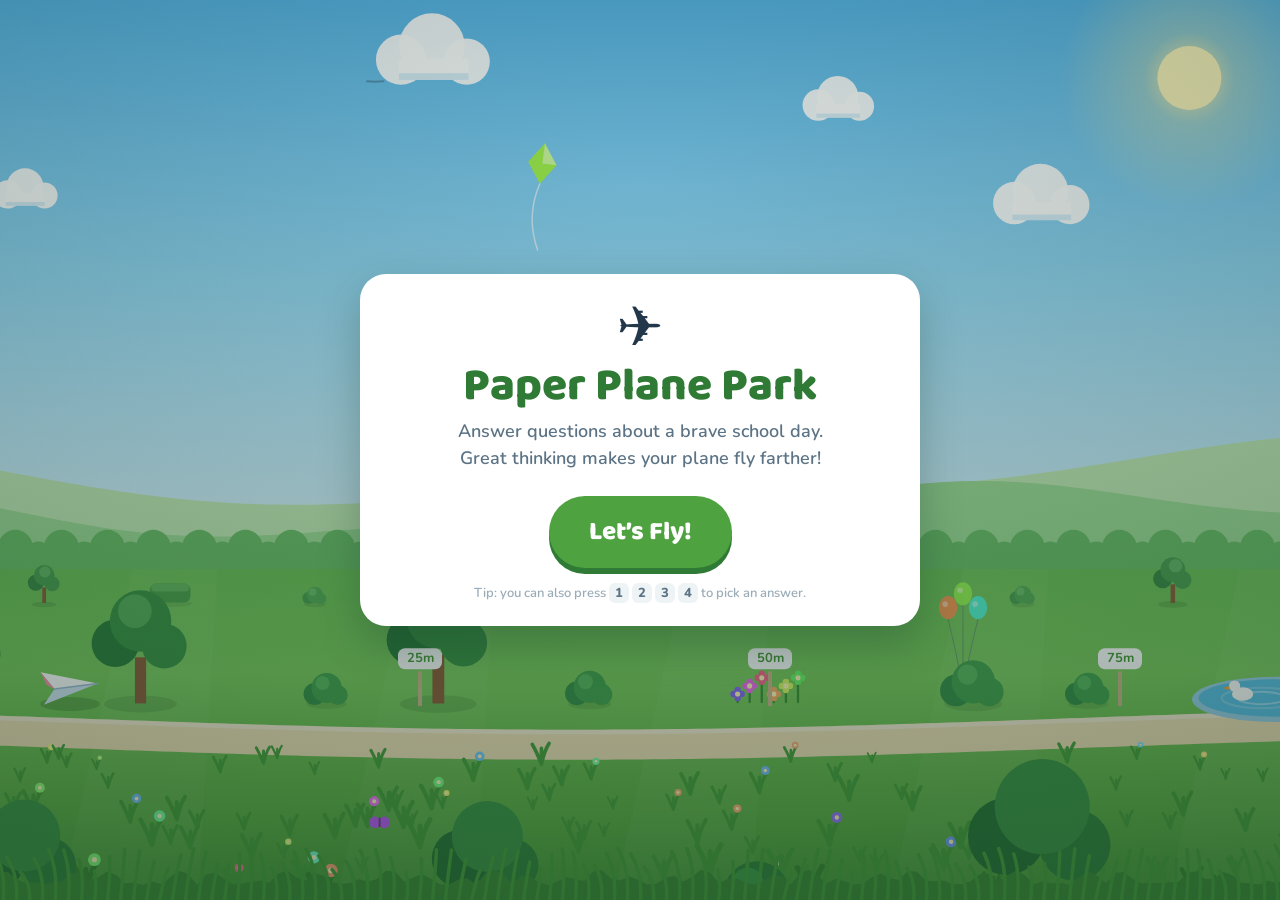
==== paper-plane-park/index.html @ 5e3ad3ce "Add Paper Plane Park: a question game for a 7-year-old A single-page browser game where answering qu" ====
<!doctype html>
<html lang="en">
<head>
<meta charset="utf-8">
<meta name="viewport" content="width=device-width, initial-scale=1, viewport-fit=cover, user-scalable=no">
<meta name="theme-color" content="#5fb7e8">
<title>Paper Plane Park</title>
<link rel="preconnect" href="https://fonts.googleapis.com">
<link rel="preconnect" href="https://fonts.gstatic.com" crossorigin>
<link href="https://fonts.googleapis.com/css2?family=Baloo+2:wght@500;700;800&family=Nunito:wght@600;700;800&display=swap" rel="stylesheet">
<link rel="stylesheet" href="styles.css">
<link rel="icon" href="data:image/svg+xml,<svg xmlns='http://www.w3.org/2000/svg' viewBox='0 0 100 100'><text y='.9em' font-size='90'>&#9992;</text></svg>">
</head>
<body>

<canvas id="scene"></canvas>

<!-- ============ HUD ============ -->
<header id="hud" class="hud hidden">
  <div class="hud-pill">
    <span class="hud-label">Flight</span>
    <span id="hudQuestion" class="hud-value">1 / 8</span>
  </div>
  <div class="hud-pill hud-pill--wide">
    <span class="hud-label">Total distance</span>
    <span id="hudTotal" class="hud-value">0 m</span>
  </div>
  <button id="muteBtn" class="icon-btn" type="button" aria-label="Turn sound off" aria-pressed="true">
    <span id="muteIcon">&#128266;</span>
  </button>
</header>

<div id="runway" class="runway hidden" aria-hidden="true"></div>

<!-- ============ LIVE DISTANCE ============ -->
<div id="flyMeter" class="fly-meter hidden">
  <div id="flyDistance" class="fly-distance">0 m</div>
</div>

<!-- ============ START SCREEN ============ -->
<section id="startScreen" class="panel">
  <div class="card card--start">
    <div class="plane-badge">&#9992;&#65039;</div>
    <h1>Paper Plane Park</h1>
    <p class="subtitle">Answer questions about a brave school day.<br>Great thinking makes your plane fly&nbsp;farther!</p>
    <button id="startBtn" class="btn btn--big" type="button">Let&rsquo;s Fly!</button>
    <p id="bestLine" class="best-line hidden">Your best flight: <strong id="bestValue">0 m</strong></p>
    <p class="hint">Tip: you can also press <kbd>1</kbd> <kbd>2</kbd> <kbd>3</kbd> <kbd>4</kbd> to pick an answer.</p>
  </div>
</section>

<!-- ============ QUESTION SCREEN ============ -->
<section id="questionScreen" class="panel hidden">
  <div class="card card--question">
    <div class="q-number"><span id="qCount">Question 1 of 8</span></div>
    <h2 id="qText">Question</h2>
    <div id="qChoices" class="choices"></div>
  </div>
</section>

<!-- ============ RESULT SCREEN ============ -->
<section id="resultScreen" class="panel hidden">
  <div class="card card--result">
    <div id="resultEmoji" class="plane-badge">&#127942;</div>
    <h2 id="resultTitle">Amazing flying!</h2>
    <div class="score-box">
      <span class="score-label">Total distance</span>
      <span id="finalDistance" class="score-value">0 m</span>
    </div>
    <p id="resultMessage" class="subtitle"></p>
    <div id="resultBest" class="best-line"></div>
    <button id="againBtn" class="btn btn--big" type="button">Fly Again</button>
  </div>
</section>

<script src="game.js"></script>
</body>
</html>
---- paper-plane-park/styles.css ----
/* ---------- Paper Plane Park ---------- */
:root{
  --ink:#22384a;
  --ink-soft:#5b7385;
  --sun:#ffd45e;
  --grass:#4ea23f;
  --grass-dark:#2f7a34;
  --sky:#5fb7e8;
  --card:#ffffff;
  --shadow:0 18px 40px rgba(18,58,44,.28);
  --radius:26px;
}

*{box-sizing:border-box;-webkit-tap-highlight-color:transparent}
html,body{height:100%}
body{
  margin:0;
  font-family:"Nunito",system-ui,-apple-system,"Segoe UI",sans-serif;
  color:var(--ink);
  background:var(--sky);
  overflow:hidden;
  overscroll-behavior:none;
  touch-action:manipulation;
}

#scene{position:fixed;inset:0;width:100%;height:100%;display:block}

.hidden{display:none !important}

/* ---------- HUD ---------- */
.hud{
  position:fixed;top:0;left:0;right:0;
  display:flex;align-items:center;gap:10px;
  padding:calc(10px + env(safe-area-inset-top)) 14px 10px;
  z-index:5;pointer-events:none;
}
.hud-pill{
  background:rgba(255,255,255,.9);
  border-radius:999px;
  padding:7px 16px;
  box-shadow:0 6px 16px rgba(20,60,40,.2);
  display:flex;flex-direction:column;line-height:1.1;
}
.hud-pill--wide{margin-left:auto}
.hud-label{font-size:11px;font-weight:700;letter-spacing:.08em;text-transform:uppercase;color:var(--ink-soft)}
.hud-value{font-family:"Baloo 2","Trebuchet MS",system-ui,sans-serif;font-size:20px;font-weight:800;color:var(--ink)}
.icon-btn{
  pointer-events:auto;
  width:44px;height:44px;border:none;border-radius:50%;
  background:rgba(255,255,255,.9);
  box-shadow:0 6px 16px rgba(20,60,40,.2);
  font-size:20px;cursor:pointer;line-height:1;
}
.icon-btn:active{transform:scale(.94)}

/* ---------- Runway of plane pips ---------- */
.runway{
  position:fixed;left:0;right:0;
  top:calc(64px + env(safe-area-inset-top));
  display:flex;justify-content:center;gap:7px;
  z-index:5;pointer-events:none;
}
.pip{
  width:13px;height:13px;border-radius:50%;
  background:rgba(255,255,255,.55);
  box-shadow:inset 0 0 0 2px rgba(255,255,255,.85);
  transition:transform .3s ease, background .3s ease;
}
.pip.done{background:var(--sun);transform:scale(1.15)}
.pip.current{background:#fff;transform:scale(1.35)}

/* ---------- Live distance readout ---------- */
.fly-meter{
  position:fixed;left:50%;transform:translateX(-50%);
  top:calc(104px + env(safe-area-inset-top));
  text-align:center;z-index:4;pointer-events:none;
}
.fly-distance{
  font-family:"Baloo 2","Trebuchet MS",system-ui,sans-serif;font-size:clamp(38px,10vw,64px);font-weight:800;
  color:#fff;text-shadow:0 4px 0 rgba(24,80,60,.35), 0 10px 22px rgba(0,0,0,.2);
  line-height:1;
}

/* ---------- Panels & cards ---------- */
.panel{
  position:fixed;inset:0;z-index:10;
  display:flex;align-items:center;justify-content:center;
  padding:16px;
  background:radial-gradient(120% 80% at 50% 20%, rgba(10,40,30,.15), rgba(10,40,30,.4));
  animation:fadeIn .3s ease both;
}
.panel.leaving{animation:fadeOut .28s ease both}
@keyframes fadeIn{from{opacity:0}to{opacity:1}}
@keyframes fadeOut{from{opacity:1}to{opacity:0}}

.card{
  width:min(560px,100%);
  max-height:calc(100dvh - 32px);
  overflow-y:auto;
  background:var(--card);
  border-radius:var(--radius);
  box-shadow:var(--shadow);
  padding:26px 22px 24px;
  text-align:center;
  animation:pop .38s cubic-bezier(.2,1.3,.5,1) both;
}
@keyframes pop{from{transform:translateY(22px) scale(.94);opacity:0}to{transform:none;opacity:1}}

.card h1{
  font-family:"Baloo 2","Trebuchet MS",system-ui,sans-serif;font-size:clamp(32px,9vw,46px);font-weight:800;
  margin:6px 0 8px;color:var(--grass-dark);line-height:1.05;
}
.card h2{
  font-family:"Baloo 2","Trebuchet MS",system-ui,sans-serif;font-size:clamp(22px,5.6vw,30px);font-weight:800;
  margin:2px 0 18px;line-height:1.22;color:var(--ink);
}
.subtitle{margin:0 0 18px;font-size:clamp(15px,4vw,18px);font-weight:600;color:var(--ink-soft);line-height:1.5}
.plane-badge{font-size:56px;line-height:1;margin-bottom:2px;animation:bob 2.6s ease-in-out infinite}
@keyframes bob{0%,100%{transform:translateY(0) rotate(-4deg)}50%{transform:translateY(-9px) rotate(4deg)}}

.q-number{
  display:inline-block;background:#eaf7e4;color:var(--grass-dark);
  font-weight:800;font-size:13px;letter-spacing:.06em;text-transform:uppercase;
  padding:6px 14px;border-radius:999px;margin-bottom:12px;
}

/* ---------- Choices ---------- */
.choices{display:flex;flex-direction:column;gap:11px;text-align:left}
.choice{
  display:flex;align-items:center;gap:12px;
  width:100%;padding:14px 16px;
  border:3px solid #e4ecf1;border-radius:18px;
  background:#f8fbfd;color:var(--ink);
  font-family:inherit;font-size:clamp(15px,4.1vw,18px);font-weight:700;line-height:1.35;
  cursor:pointer;text-align:left;
  transition:transform .12s ease, border-color .18s ease, background .18s ease;
}
.choice:hover{border-color:#bfe0f5;background:#f2f9ff}
.choice:active{transform:scale(.98)}
.choice .key{
  flex:0 0 34px;height:34px;border-radius:11px;
  display:grid;place-items:center;
  background:#dff0fb;color:#2a6a95;font-family:"Baloo 2","Trebuchet MS",system-ui,sans-serif;font-size:19px;font-weight:800;
}
.choice.picked{border-color:var(--grass);background:#eefae7}
.choice.picked .key{background:var(--grass);color:#fff}
.choice.dim{opacity:.42}
.choice:disabled{cursor:default}

.read-btn{
  align-self:center;margin-top:4px;
  border:none;background:none;cursor:pointer;
  font-family:inherit;font-weight:800;font-size:15px;color:#7d94a3;
  padding:8px 14px;border-radius:999px;
}
.read-btn:hover{background:#f1f6f9;color:#4b9c3c}

/* ---------- Buttons ---------- */
.btn{
  font-family:"Baloo 2","Trebuchet MS",system-ui,sans-serif;font-weight:800;
  border:none;border-radius:999px;cursor:pointer;
  background:var(--grass);color:#fff;
  box-shadow:0 6px 0 var(--grass-dark);
  transition:transform .1s ease, box-shadow .1s ease;
}
.btn:active{transform:translateY(4px);box-shadow:0 2px 0 var(--grass-dark)}
.btn--big{font-size:clamp(21px,5.5vw,26px);padding:15px 40px;margin-top:6px}

.hint{margin:16px 0 0;font-size:13px;color:#9aacb8;font-weight:600}
.hint kbd{
  background:#eef3f6;border-radius:6px;padding:1px 6px;
  font-family:inherit;font-weight:800;color:var(--ink-soft);
}
.best-line{margin:14px 0 4px;font-weight:700;color:var(--ink-soft)}
.best-line strong{color:var(--grass-dark)}

/* ---------- Result ---------- */
.score-box{
  background:linear-gradient(180deg,#eefae7,#dff3d4);
  border-radius:20px;padding:14px 18px;margin:0 0 16px;
}
.score-label{display:block;font-size:12px;font-weight:800;letter-spacing:.1em;text-transform:uppercase;color:#5f8f57}
.score-value{
  display:block;font-family:"Baloo 2","Trebuchet MS",system-ui,sans-serif;font-size:clamp(40px,12vw,60px);
  font-weight:800;color:var(--grass-dark);line-height:1.05;
}

/* ---------- Feedback bubble (after answering) ---------- */
.bubble{
  position:fixed;left:50%;bottom:calc(26px + env(safe-area-inset-bottom));
  transform:translate(-50%,20px);
  width:min(520px,calc(100% - 28px));
  background:rgba(255,255,255,.96);
  border-radius:22px;padding:16px 20px;
  box-shadow:var(--shadow);
  text-align:center;z-index:8;
  opacity:0;transition:opacity .32s ease, transform .32s ease;
}
.bubble.show{opacity:1;transform:translate(-50%,0)}
.bubble .gain{
  font-family:"Baloo 2","Trebuchet MS",system-ui,sans-serif;font-size:26px;font-weight:800;color:var(--grass-dark);
  display:block;line-height:1.1;
}
.bubble .note{margin:4px 0 0;font-weight:700;font-size:clamp(14px,3.9vw,17px);color:var(--ink-soft);line-height:1.4}
.bubble .tap{margin:10px 0 0;font-size:13px;font-weight:800;color:#a9bac5;letter-spacing:.03em}

/* short / landscape screens: keep the readout out of the plane's flight path */
@media (max-height:560px){
  .fly-meter{top:auto;bottom:calc(14px + env(safe-area-inset-bottom))}
  .fly-distance{font-size:clamp(30px,7vh,44px)}
  .card{padding:18px 18px 16px}
  .card h2{margin-bottom:12px}
  .choices{gap:8px}
  .choice{padding:10px 13px}
}

@media (prefers-reduced-motion:reduce){
  *{animation-duration:.01ms !important;transition-duration:.01ms !important}
}
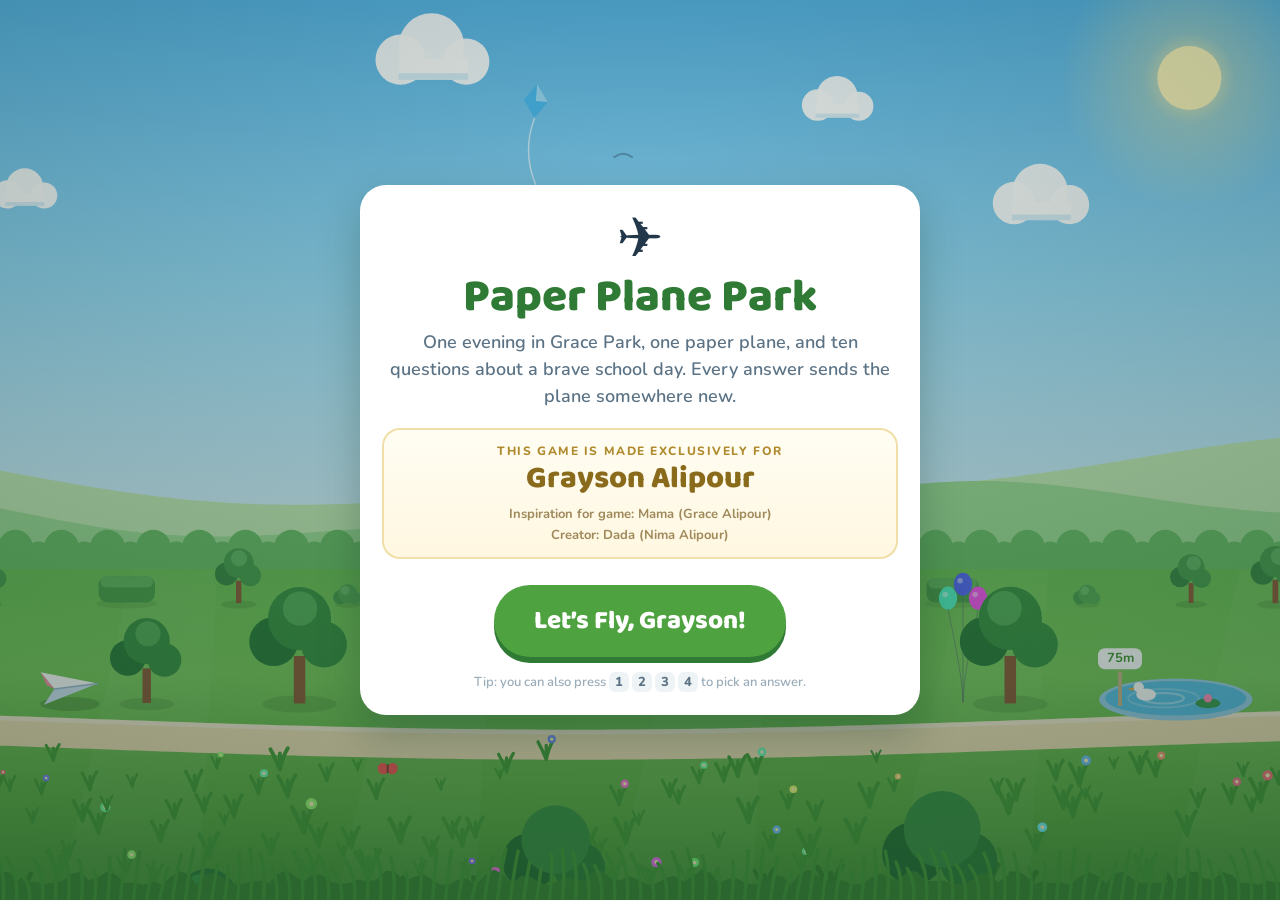
==== commit 13e5a26b: "Turn the game into a branching story and dedicate it to Grayson The fixed list of eight questions is" ====
--- a/paper-plane-park/index.html
+++ b/paper-plane-park/index.html
@@ -18,8 +18,8 @@
 <!-- ============ HUD ============ -->
 <header id="hud" class="hud hidden">
   <div class="hud-pill">
-    <span class="hud-label">Flight</span>
-    <span id="hudQuestion" class="hud-value">1 / 8</span>
+    <span class="hud-label">Stop</span>
+    <span id="hudStop" class="hud-value">1</span>
   </div>
   <div class="hud-pill hud-pill--wide">
     <span class="hud-label">Total distance</span>
@@ -30,7 +30,7 @@
   </button>
 </header>
 
-<div id="runway" class="runway hidden" aria-hidden="true"></div>
+<div id="placeTag" class="place-tag hidden" aria-hidden="true"></div>
 
 <!-- ============ LIVE DISTANCE ============ -->
 <div id="flyMeter" class="fly-meter hidden">
@@ -42,8 +42,19 @@
   <div class="card card--start">
     <div class="plane-badge">&#9992;&#65039;</div>
     <h1>Paper Plane Park</h1>
-    <p class="subtitle">Answer questions about a brave school day.<br>Great thinking makes your plane fly&nbsp;farther!</p>
-    <button id="startBtn" class="btn btn--big" type="button">Let&rsquo;s Fly!</button>
+    <p class="subtitle">One evening in Grace Park, one paper plane, and ten questions
+      about a brave school day. Every answer sends the plane somewhere new.</p>
+
+    <div class="plaque">
+      <p class="plaque-line">This game is made exclusively for</p>
+      <p class="plaque-name">Grayson Alipour</p>
+      <p class="plaque-credits">
+        Inspiration for game: Mama (Grace Alipour)<br>
+        Creator: Dada (Nima Alipour)
+      </p>
+    </div>
+
+    <button id="startBtn" class="btn btn--big" type="button">Let&rsquo;s Fly, Grayson!</button>
     <p id="bestLine" class="best-line hidden">Your best flight: <strong id="bestValue">0 m</strong></p>
     <p class="hint">Tip: you can also press <kbd>1</kbd> <kbd>2</kbd> <kbd>3</kbd> <kbd>4</kbd> to pick an answer.</p>
   </div>
@@ -52,7 +63,8 @@
 <!-- ============ QUESTION SCREEN ============ -->
 <section id="questionScreen" class="panel hidden">
   <div class="card card--question">
-    <div class="q-number"><span id="qCount">Question 1 of 8</span></div>
+    <div class="q-number"><span id="qPlace">The Take-Off Lawn</span></div>
+    <p id="qStory" class="story"></p>
     <h2 id="qText">Question</h2>
     <div id="qChoices" class="choices"></div>
   </div>
@@ -64,11 +76,16 @@
     <div id="resultEmoji" class="plane-badge">&#127942;</div>
     <h2 id="resultTitle">Amazing flying!</h2>
     <div class="score-box">
-      <span class="score-label">Total distance</span>
+      <span class="score-label">Grayson&rsquo;s total distance</span>
       <span id="finalDistance" class="score-value">0 m</span>
     </div>
     <p id="resultMessage" class="subtitle"></p>
+    <div class="journey-wrap">
+      <p class="journey-title">Where the plane took you</p>
+      <ol id="journeyList" class="journey"></ol>
+    </div>
     <div id="resultBest" class="best-line"></div>
+    <p class="hint">Different answers fly to different parts of the park &mdash; try again and see.</p>
     <button id="againBtn" class="btn btn--big" type="button">Fly Again</button>
   </div>
 </section>
--- a/paper-plane-park/styles.css
+++ b/paper-plane-park/styles.css
@@ -53,21 +53,16 @@
 }
 .icon-btn:active{transform:scale(.94)}
 
-/* ---------- Runway of plane pips ---------- */
-.runway{
-  position:fixed;left:0;right:0;
+/* ---------- Name of the place you are flying over ---------- */
+.place-tag{
+  position:fixed;left:50%;transform:translateX(-50%);
   top:calc(64px + env(safe-area-inset-top));
-  display:flex;justify-content:center;gap:7px;
   z-index:5;pointer-events:none;
-}
-.pip{
-  width:13px;height:13px;border-radius:50%;
-  background:rgba(255,255,255,.55);
-  box-shadow:inset 0 0 0 2px rgba(255,255,255,.85);
-  transition:transform .3s ease, background .3s ease;
-}
-.pip.done{background:var(--sun);transform:scale(1.15)}
-.pip.current{background:#fff;transform:scale(1.35)}
+  font-family:"Baloo 2","Trebuchet MS",system-ui,sans-serif;
+  font-size:17px;font-weight:800;letter-spacing:.02em;color:#fff;
+  text-shadow:0 2px 0 rgba(24,80,60,.3), 0 6px 16px rgba(0,0,0,.25);
+  white-space:nowrap;
+}
 
 /* ---------- Live distance readout ---------- */
 .fly-meter{
@@ -124,6 +119,34 @@
   padding:6px 14px;border-radius:999px;margin-bottom:12px;
 }
 
+/* ---------- Dedication plaque ---------- */
+.plaque{
+  margin:2px 0 20px;padding:15px 16px 14px;
+  border-radius:18px;
+  background:linear-gradient(180deg,#fffdf3,#fff7e0);
+  box-shadow:inset 0 0 0 2px #f0dfa8;
+}
+.plaque-line{
+  margin:0;font-size:12px;font-weight:800;letter-spacing:.13em;text-transform:uppercase;
+  color:#b08a2e;
+}
+.plaque-name{
+  margin:3px 0 8px;
+  font-family:"Baloo 2","Trebuchet MS",system-ui,sans-serif;
+  font-size:clamp(24px,6.5vw,31px);font-weight:800;color:#8a6b1c;line-height:1.1;
+}
+.plaque-credits{
+  margin:0;font-size:13px;font-weight:700;line-height:1.6;color:#a08a5c;
+}
+
+/* ---------- Story line above each question ---------- */
+.story{
+  margin:0 0 14px;
+  font-size:clamp(14px,3.9vw,17px);font-weight:600;font-style:italic;
+  line-height:1.55;color:#6f8695;
+  text-wrap:balance;
+}
+
 /* ---------- Choices ---------- */
 .choices{display:flex;flex-direction:column;gap:11px;text-align:left}
 .choice{
@@ -185,6 +208,37 @@
   font-weight:800;color:var(--grass-dark);line-height:1.05;
 }
 
+/* ---------- The journey trail on the result screen ---------- */
+.journey-wrap{
+  margin:2px 0 4px;padding:14px 16px;
+  background:#f6faf3;border-radius:18px;
+}
+.journey-title{
+  margin:0 0 10px;font-size:12px;font-weight:800;letter-spacing:.1em;
+  text-transform:uppercase;color:#5f8f57;
+}
+.journey{
+  list-style:none;margin:0;padding:0 2px 0 0;
+  max-height:min(210px,26vh);overflow-y:auto;
+  display:flex;flex-direction:column;gap:6px;
+  text-align:left;
+}
+.journey-stop{
+  display:flex;align-items:baseline;gap:10px;
+  font-weight:700;font-size:15px;color:var(--ink);
+}
+.journey-stop::before{
+  content:"";flex:0 0 9px;height:9px;border-radius:50%;
+  background:var(--grass);align-self:center;
+}
+.journey-stop--detour::before{background:#f0b429}
+.journey-place{flex:1 1 auto}
+.journey-metres{
+  flex:0 0 auto;font-weight:800;color:var(--grass-dark);
+  font-variant-numeric:tabular-nums;
+}
+.journey-stop--detour .journey-metres{color:#b6821a}
+
 /* ---------- Feedback bubble (after answering) ---------- */
 .bubble{
   position:fixed;left:50%;bottom:calc(26px + env(safe-area-inset-bottom));
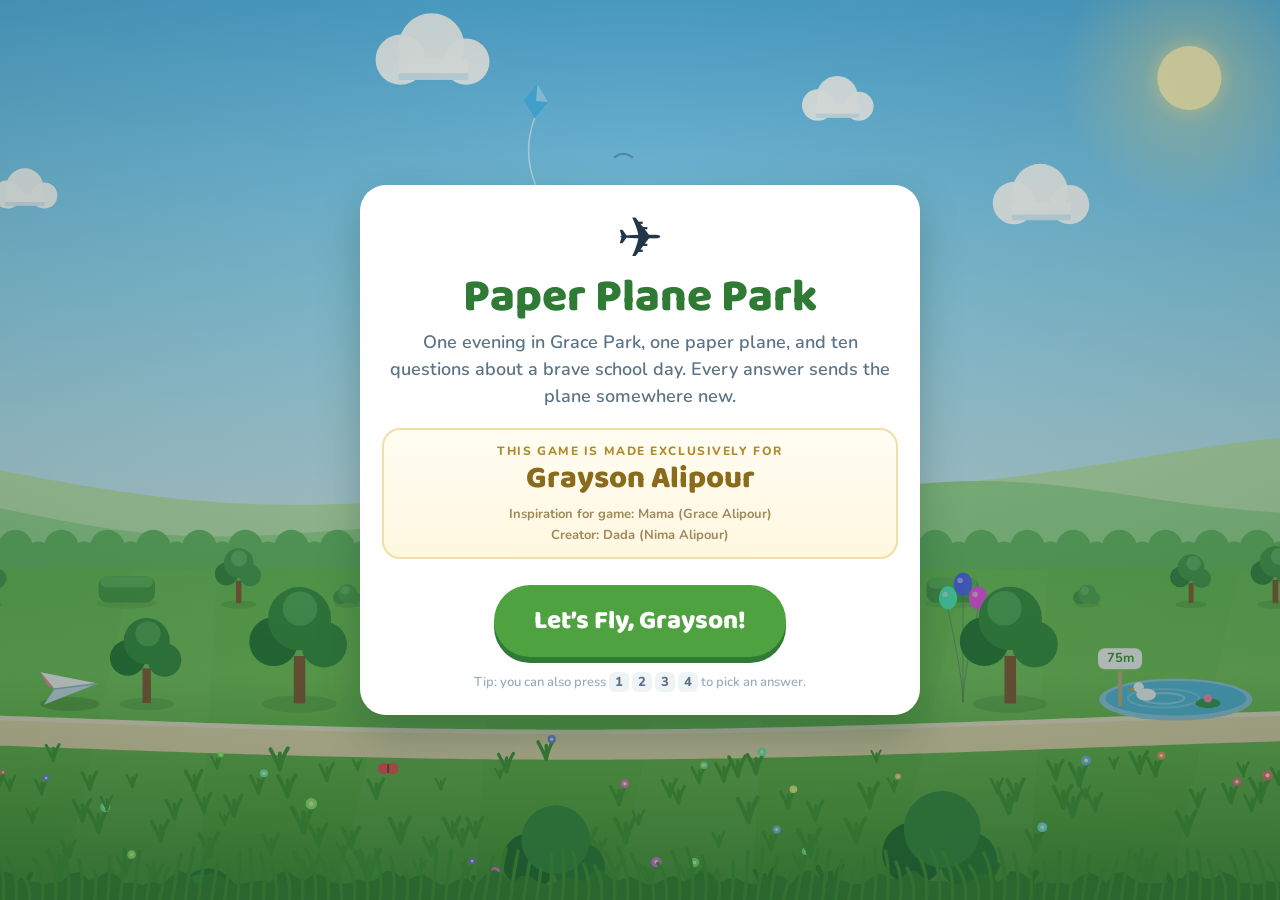
==== commit ae114949: "Fix read-aloud and give the park a real soundscape The voice was hitting three known speech-synthesi" ====
--- a/paper-plane-park/index.html
+++ b/paper-plane-park/index.html
@@ -25,6 +25,9 @@
     <span class="hud-label">Total distance</span>
     <span id="hudTotal" class="hud-value">0 m</span>
   </div>
+  <button id="voiceBtn" class="icon-btn" type="button" aria-label="Turn read-aloud off" aria-pressed="true">
+    <span id="voiceIcon">&#128483;&#65039;</span>
+  </button>
   <button id="muteBtn" class="icon-btn" type="button" aria-label="Turn sound off" aria-pressed="true">
     <span id="muteIcon">&#128266;</span>
   </button>
--- a/paper-plane-park/styles.css
+++ b/paper-plane-park/styles.css
@@ -32,7 +32,7 @@
   position:fixed;top:0;left:0;right:0;
   display:flex;align-items:center;gap:10px;
   padding:calc(10px + env(safe-area-inset-top)) 14px 10px;
-  z-index:5;pointer-events:none;
+  z-index:20;pointer-events:none;
 }
 .hud-pill{
   background:rgba(255,255,255,.9);
@@ -165,6 +165,8 @@
   display:grid;place-items:center;
   background:#dff0fb;color:#2a6a95;font-family:"Baloo 2","Trebuchet MS",system-ui,sans-serif;font-size:19px;font-weight:800;
 }
+.choice.reading{border-color:#6db9e8;background:#e9f5ff}
+.choice.reading .key{background:#6db9e8;color:#fff}
 .choice.picked{border-color:var(--grass);background:#eefae7}
 .choice.picked .key{background:var(--grass);color:#fff}
 .choice.dim{opacity:.42}
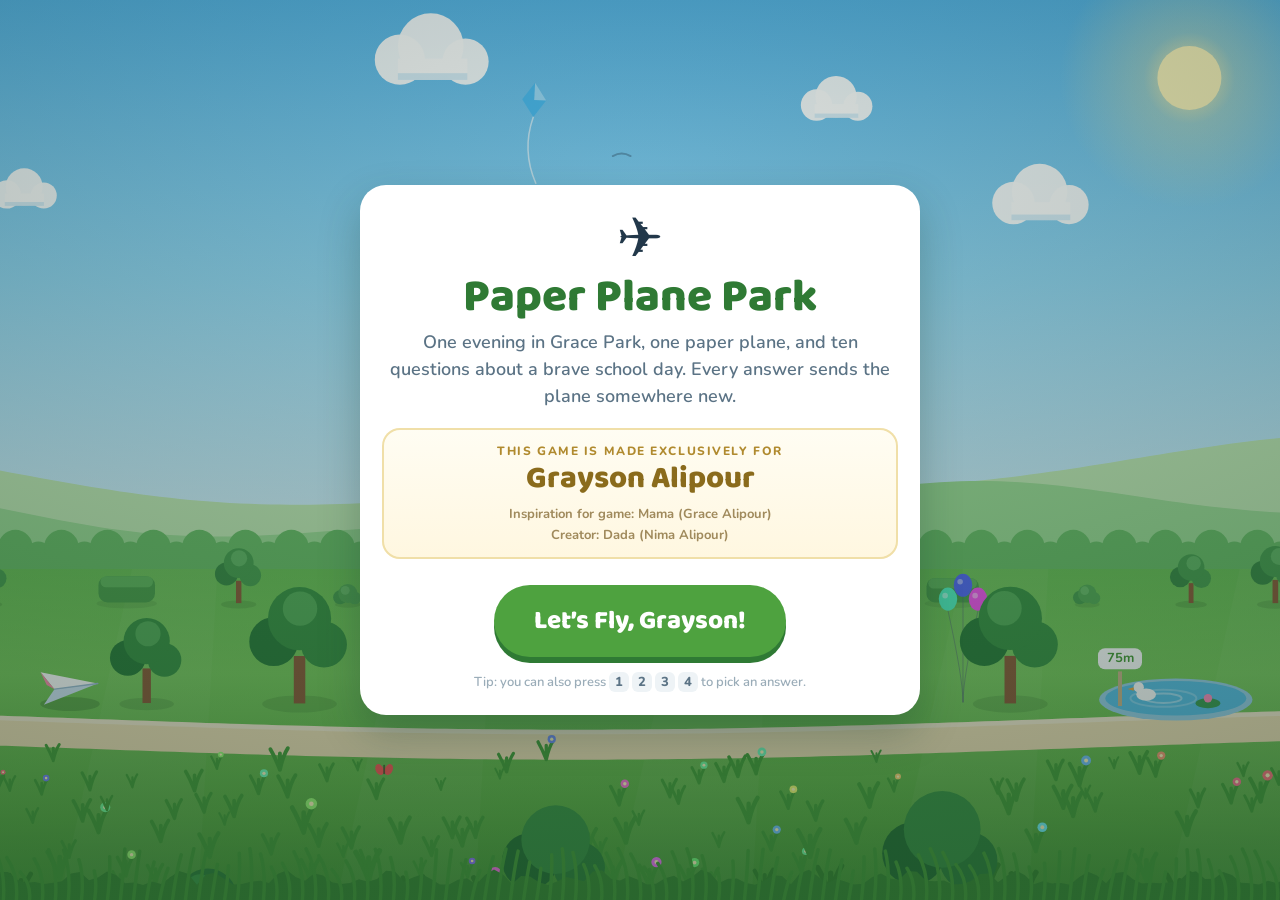
==== commit 65afcbd8: "Replace the robot voice with a recorded neural narrator Every line the game can speak — 158 of them," ====
--- a/paper-plane-park/index.html
+++ b/paper-plane-park/index.html
@@ -12,6 +12,13 @@
 <link rel="icon" href="data:image/svg+xml,<svg xmlns='http://www.w3.org/2000/svg' viewBox='0 0 100 100'><text y='.9em' font-size='90'>&#9992;</text></svg>">
 </head>
 <body>
+
+<noscript>
+  <p style="font-family:sans-serif;max-width:34em;margin:3em auto;text-align:center">
+    This game needs JavaScript &mdash; if you are seeing this in an email or file
+    preview, open the file in Safari or Chrome to play.
+  </p>
+</noscript>
 
 <canvas id="scene"></canvas>
 
@@ -93,6 +100,7 @@
   </div>
 </section>
 
+<script src="voicepack.js"></script>
 <script src="game.js"></script>
 </body>
 </html>
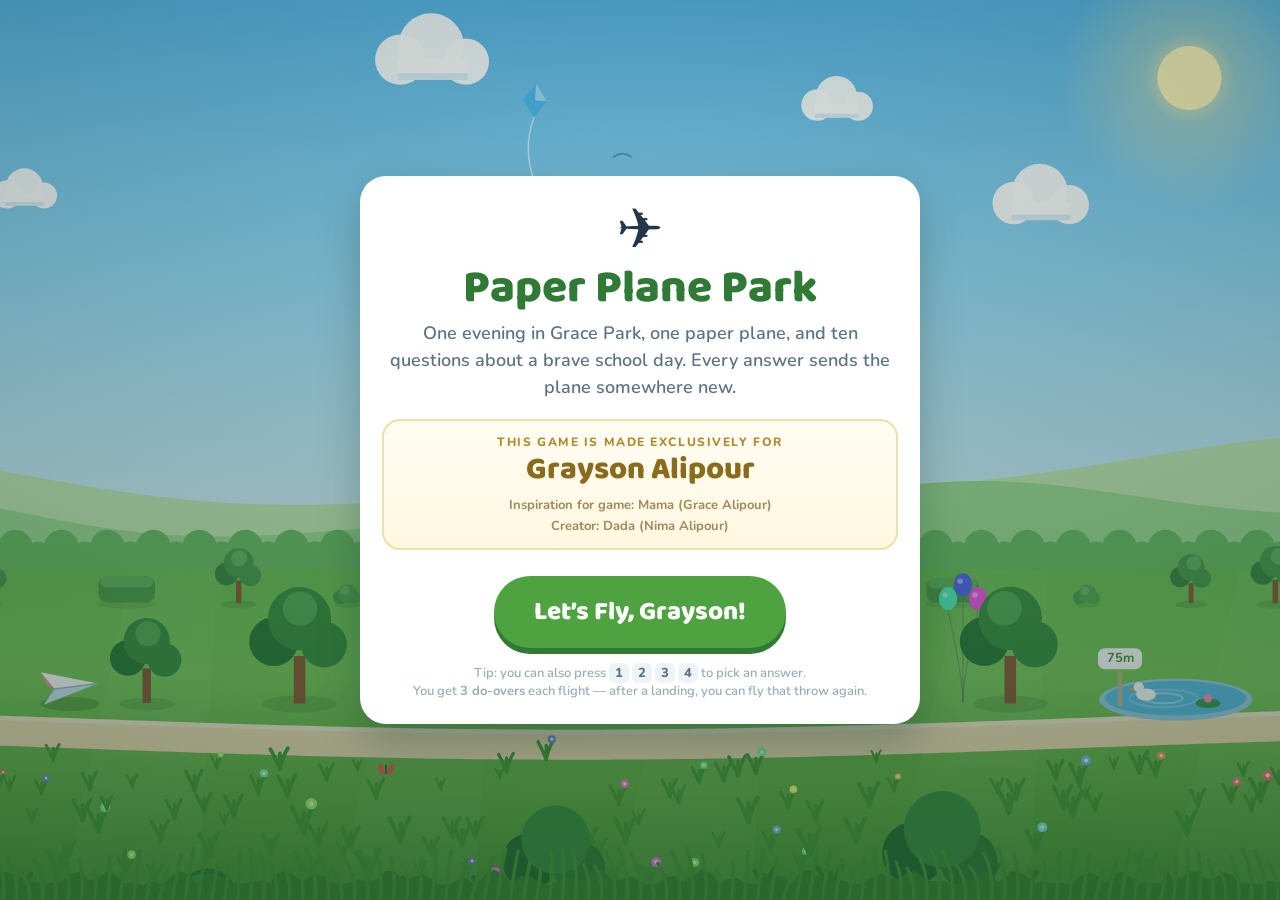
==== commit 69fd557e: "Elaborate the feedback where answers truly rank, and add 3 do-overs Feedback lines on the eleven que" ====
--- a/paper-plane-park/index.html
+++ b/paper-plane-park/index.html
@@ -66,7 +66,8 @@
 
     <button id="startBtn" class="btn btn--big" type="button">Let&rsquo;s Fly, Grayson!</button>
     <p id="bestLine" class="best-line hidden">Your best flight: <strong id="bestValue">0 m</strong></p>
-    <p class="hint">Tip: you can also press <kbd>1</kbd> <kbd>2</kbd> <kbd>3</kbd> <kbd>4</kbd> to pick an answer.</p>
+    <p class="hint">Tip: you can also press <kbd>1</kbd> <kbd>2</kbd> <kbd>3</kbd> <kbd>4</kbd> to pick an answer.<br>
+      You get <strong>3 do-overs</strong> each flight &mdash; after a landing, you can fly that throw again.</p>
   </div>
 </section>
 
--- a/paper-plane-park/styles.css
+++ b/paper-plane-park/styles.css
@@ -259,6 +259,16 @@
 }
 .bubble .note{margin:4px 0 0;font-weight:700;font-size:clamp(14px,3.9vw,17px);color:var(--ink-soft);line-height:1.4}
 .bubble .tap{margin:10px 0 0;font-size:13px;font-weight:800;color:#a9bac5;letter-spacing:.03em}
+.bubble-redo{
+  margin:12px auto 0;display:block;
+  font-family:"Baloo 2","Trebuchet MS",system-ui,sans-serif;font-weight:800;
+  font-size:clamp(14px,3.8vw,17px);
+  border:none;border-radius:999px;cursor:pointer;
+  background:linear-gradient(180deg,#fff8e2,#ffedbd);color:#8a6b1c;
+  padding:10px 20px;
+  box-shadow:inset 0 0 0 2px #f0dfa8, 0 3px 8px rgba(120,90,20,.15);
+}
+.bubble-redo:active{transform:scale(.97)}
 
 /* short / landscape screens: keep the readout out of the plane's flight path */
 @media (max-height:560px){
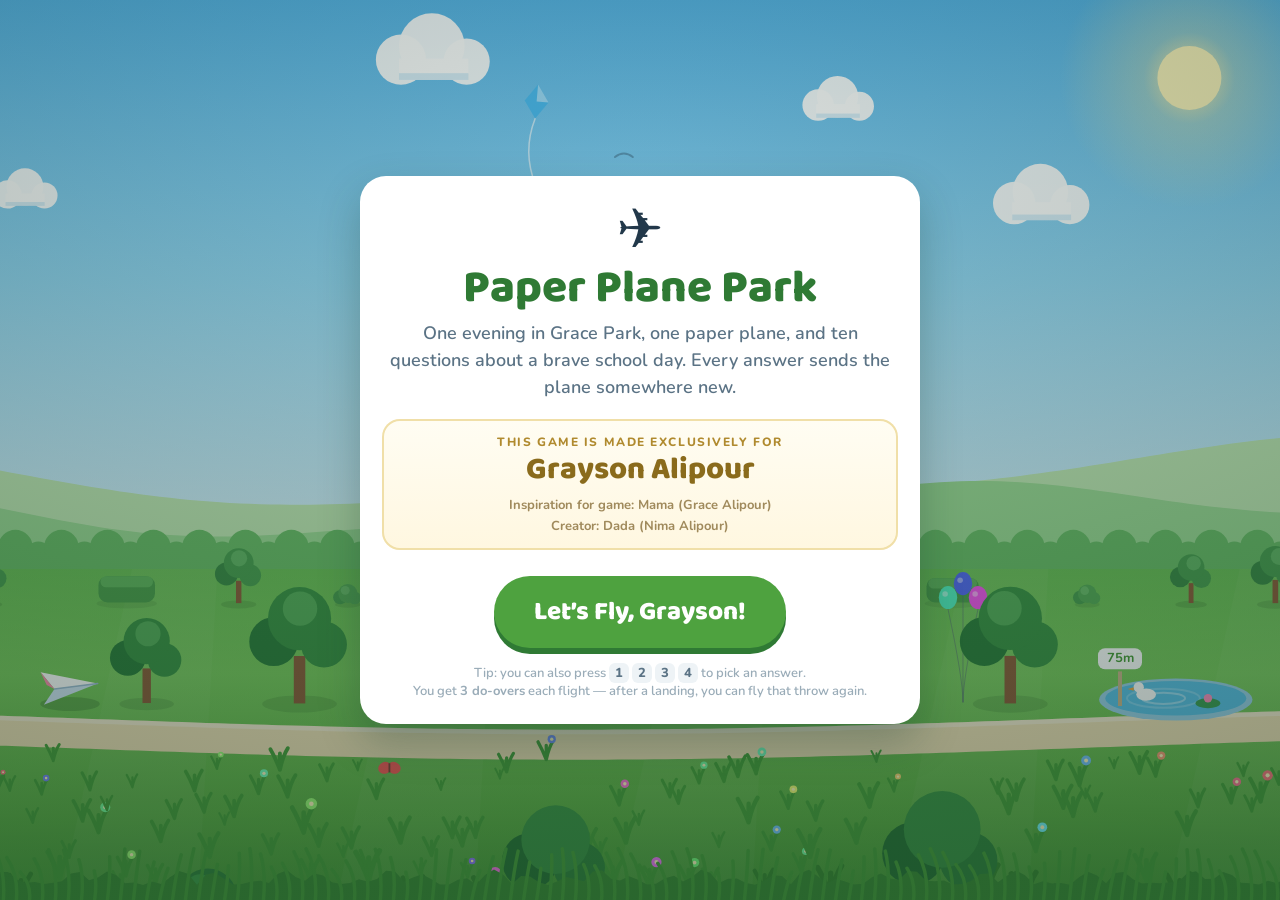
==== commit 81f466ee: "Open with a spoken How to Fly card After the title screen, a short card greets the pilot and explain" ====
--- a/paper-plane-park/index.html
+++ b/paper-plane-park/index.html
@@ -71,6 +71,16 @@
   </div>
 </section>
 
+<!-- ============ HOW TO FLY ============ -->
+<section id="howScreen" class="panel hidden">
+  <div class="card card--how">
+    <div class="plane-badge">&#128747;</div>
+    <h2>How to Fly</h2>
+    <div id="howList" class="how-list"></div>
+    <button id="gotItBtn" class="btn btn--big" type="button">Got it &mdash; let&rsquo;s fly!</button>
+  </div>
+</section>
+
 <!-- ============ QUESTION SCREEN ============ -->
 <section id="questionScreen" class="panel hidden">
   <div class="card card--question">
--- a/paper-plane-park/styles.css
+++ b/paper-plane-park/styles.css
@@ -119,6 +119,18 @@
   padding:6px 14px;border-radius:999px;margin-bottom:12px;
 }
 
+/* ---------- How-to-fly card ---------- */
+.how-list{display:flex;flex-direction:column;gap:11px;text-align:left;margin:4px 0 18px}
+.how-row{
+  display:flex;gap:12px;align-items:flex-start;
+  padding:12px 14px;border-radius:16px;
+  background:#f6faf3;border:3px solid transparent;
+  font-weight:700;font-size:clamp(15px,4vw,17px);line-height:1.45;color:var(--ink);
+  transition:border-color .18s ease, background .18s ease;
+}
+.how-row .how-ico{font-size:24px;line-height:1.2;flex:0 0 auto}
+.how-row.reading{border-color:#6db9e8;background:#e9f5ff}
+
 /* ---------- Dedication plaque ---------- */
 .plaque{
   margin:2px 0 20px;padding:15px 16px 14px;
